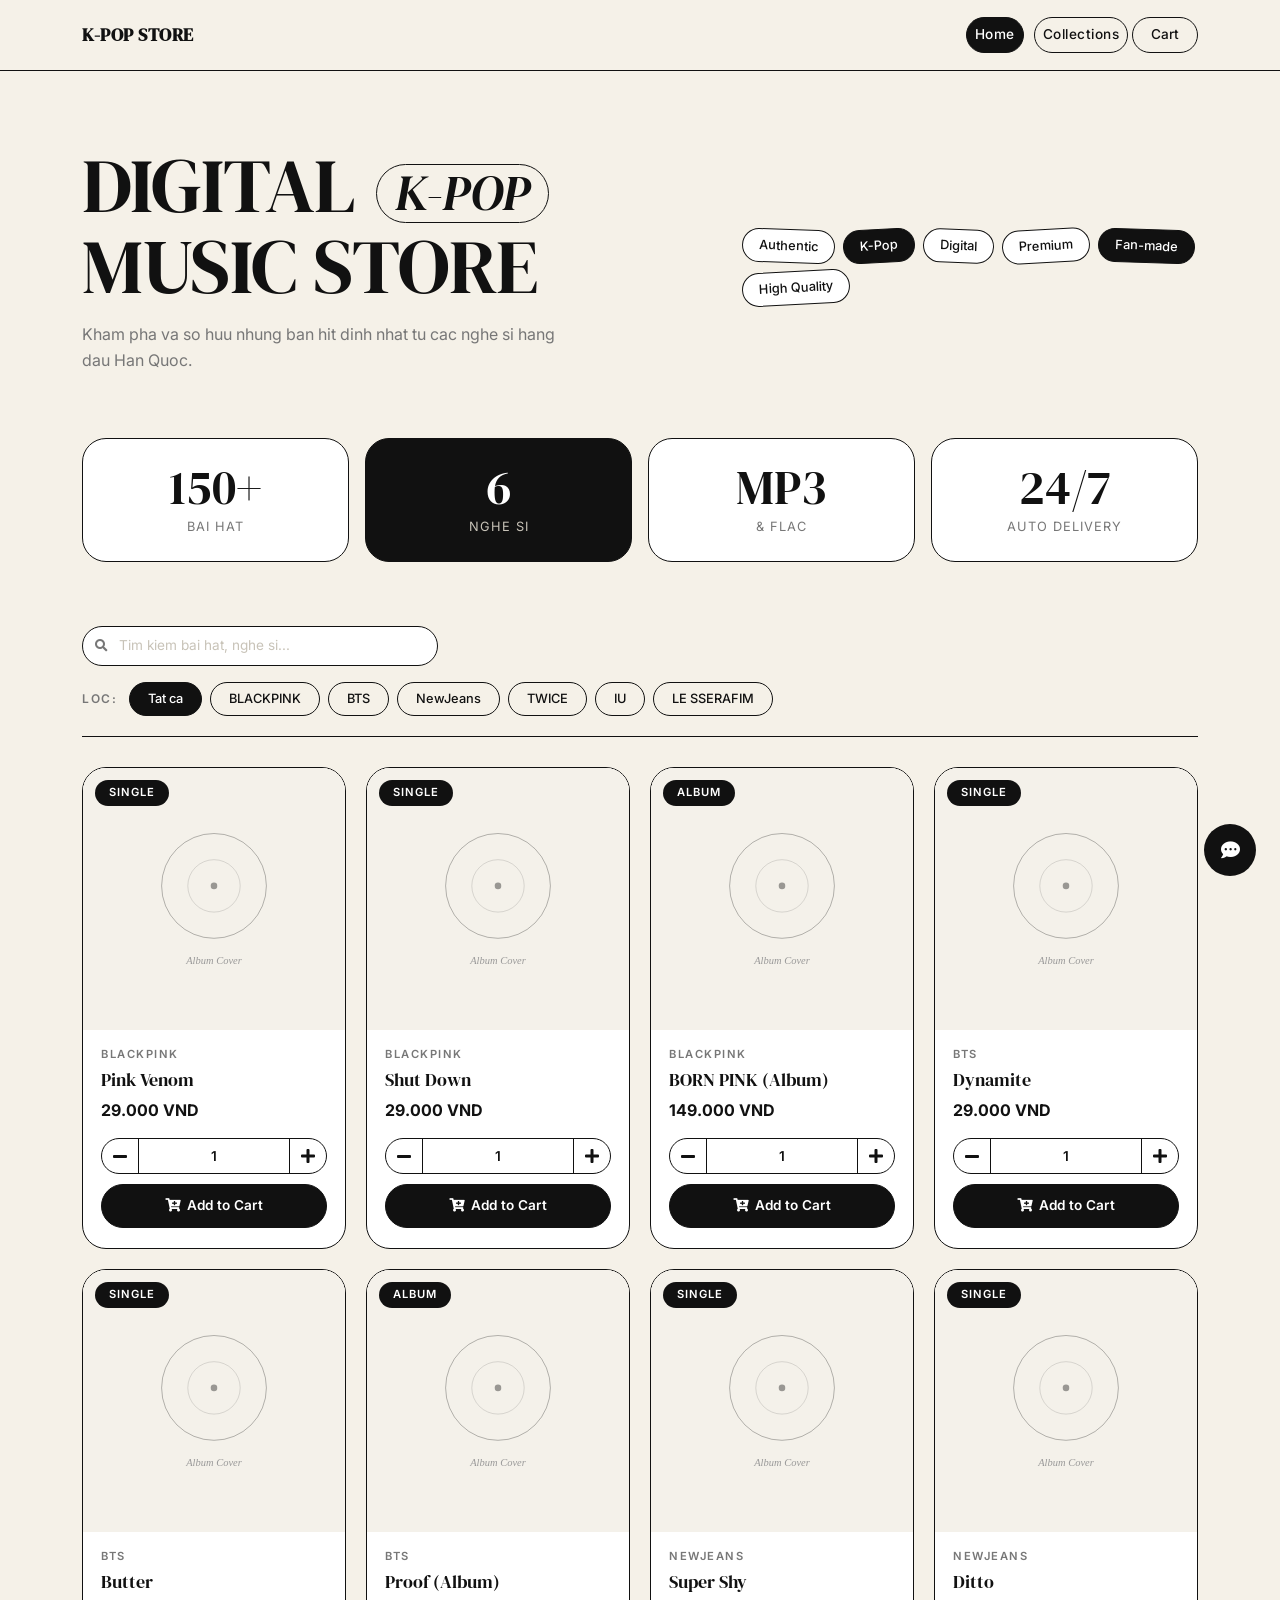
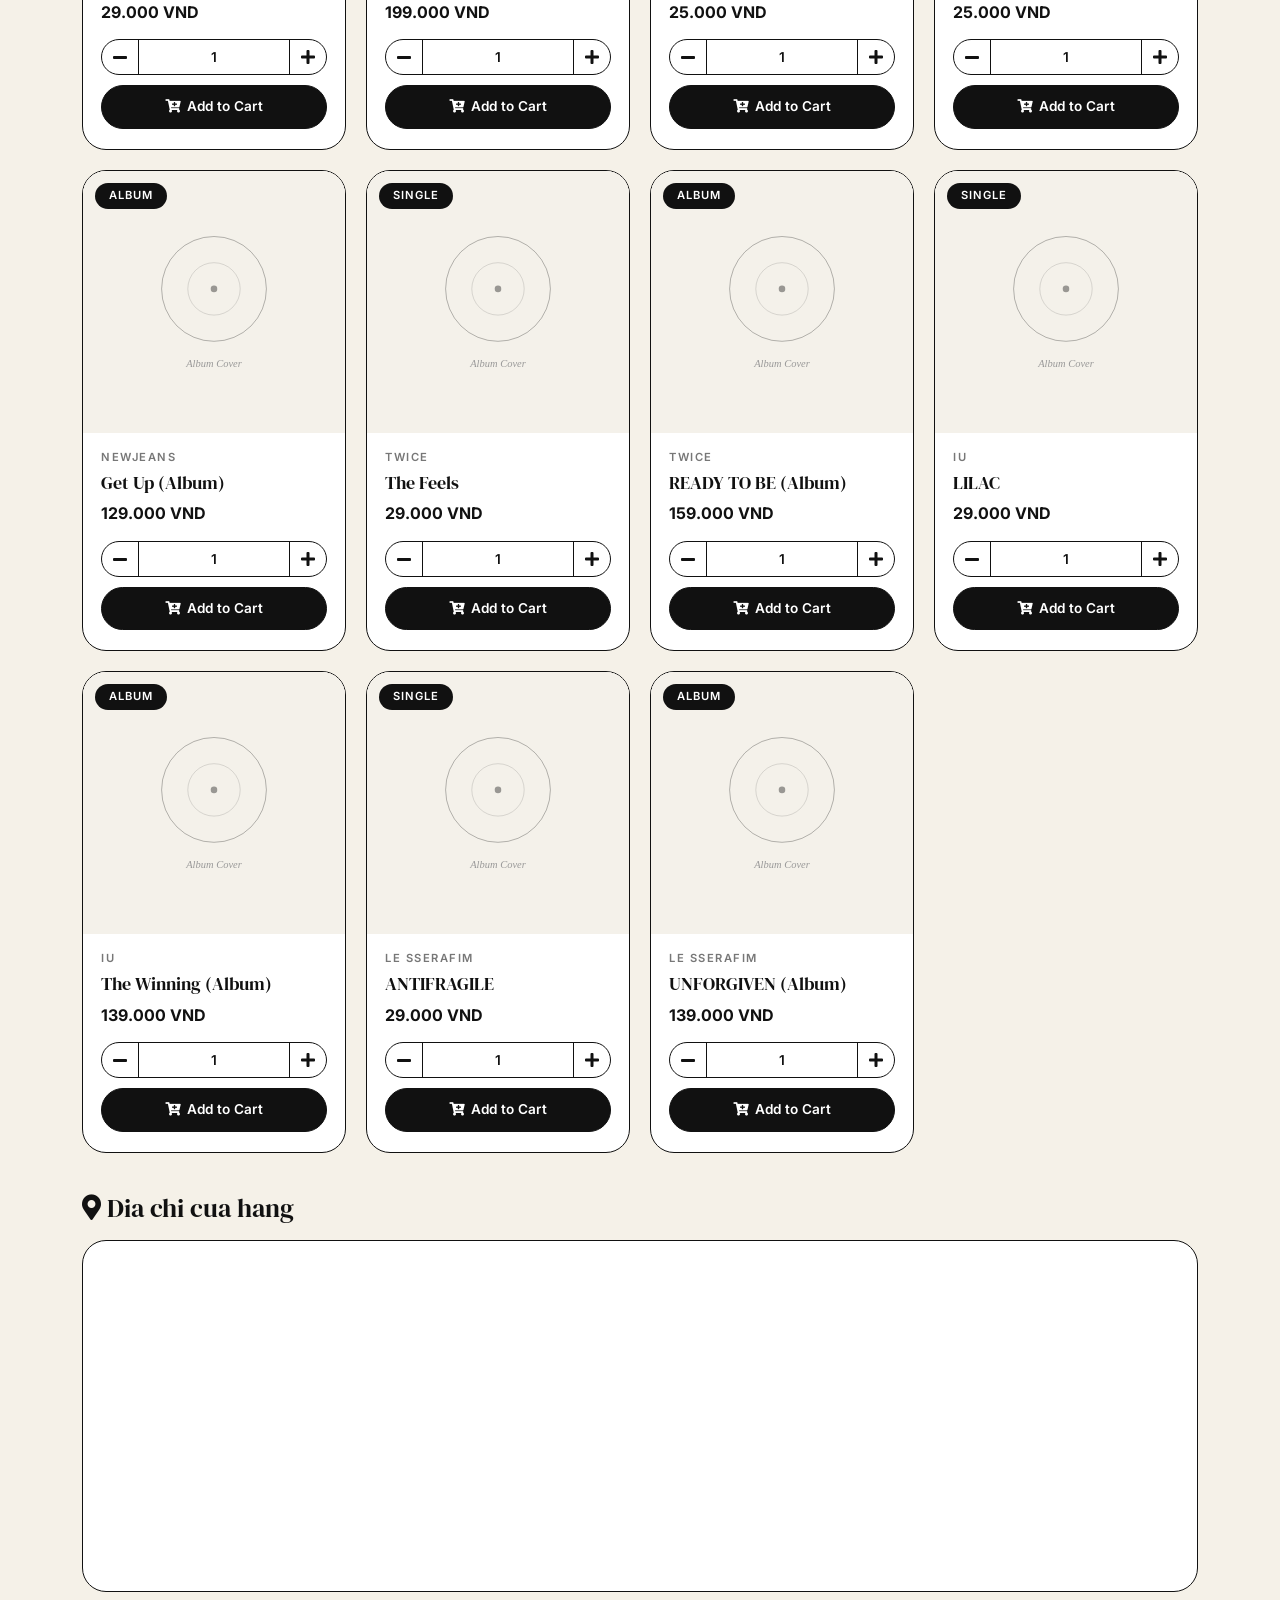
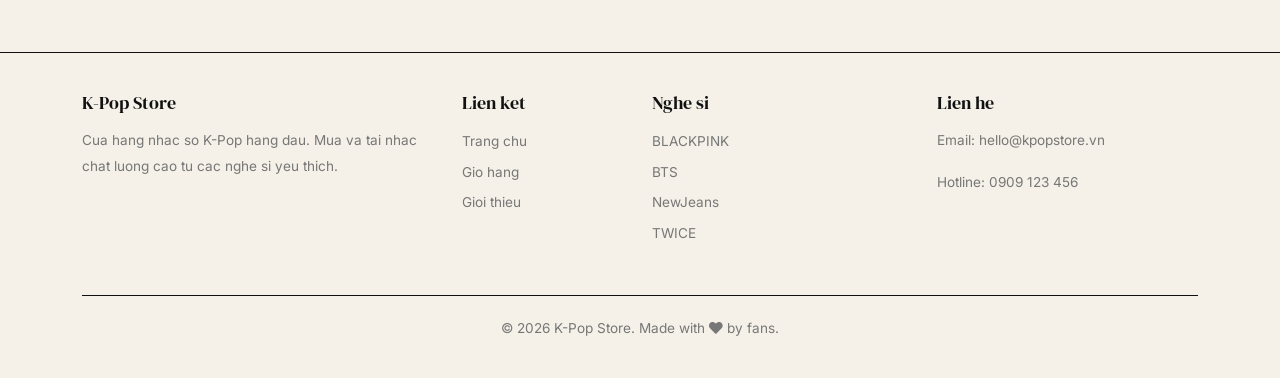
==== index.html @ 49528adf "first commit" ====
<!doctype html>
<html lang="vi">
    <head>
        <meta charset="UTF-8" />
        <meta name="viewport" content="width=device-width, initial-scale=1.0" />
        <title>K-Pop Music Store</title>
        <link rel="icon" type="image/svg+xml" href="assets/images/favicon.svg" />
        <meta
            name="description"
            content="Cua hang nhac so K-Pop - Mua album va bai hat tu BLACKPINK, BTS, NewJeans va nhieu hon nua."
        />
        <!-- Bootstrap được nạp trước để có sẵn utility/layout trước khi các style tùy biến ghi đè -->
        <link href="https://cdn.jsdelivr.net/npm/bootstrap@5.3.3/dist/css/bootstrap.min.css" rel="stylesheet" />
        <!-- Font icon giúp giữ biểu tượng thao tác nhất quán giữa các trang mà không cần đóng gói SVG cục bộ -->
        <link rel="stylesheet" href="https://pro.fontawesome.com/releases/v5.15.4/css/all.css" />
        <!-- CSS tùy biến được nạp sau cùng để chủ động ghi đè mặc định của framework -->
        <link rel="stylesheet" href="css/style.css" />
        <link rel="stylesheet" href="css/components.css" />
        <link rel="stylesheet" href="css/responsive.css" />
    </head>
    <body>
        <!-- Thanh điều hướng dính giúp nút vào giỏ luôn hiển thị khi người dùng duyệt danh mục dài -->
        <nav class="navbar navbar-expand-lg sticky-top">
            <div class="container">
                <a class="navbar-brand text-upper" href="index.html">K-Pop Store</a>

                <button class="navbar-toggler" type="button" data-bs-toggle="collapse" data-bs-target="#mainNav">
                    <span class="navbar-toggler-icon"></span>
                </button>

                <div class="collapse navbar-collapse justify-content-end" id="mainNav">
                    <ul class="navbar-nav align-items-center gap-1">
                        <li class="nav-item">
                            <a class="nav-link active" href="index.html">Home</a>
                        </li>
                        <li class="nav-item">
                            <a class="nav-link" href="#">Collections</a>
                        </li>
                        <li class="nav-item">
                            <a class="cart-nav-link" href="cart.html">
                                Cart <span class="cart-badge" id="cartBadge">0</span>
                            </a>
                        </li>
                    </ul>
                </div>
            </div>
        </nav>

        <!-- Nội dung chính ưu tiên khám phá sản phẩm trước hành động thanh toán -->
        <main>
            <div class="container">
                <!-- Khối hero dạng Bento giới thiệu thương hiệu nhanh mà không đẩy sản phẩm xuống dưới màn hình đầu -->
                <section class="hero-bento">
                    <div class="row g-3">
                        <!-- Tiêu đề tương phản cao giúp quét nội dung nhanh hơn trên màn hình nhỏ -->
                        <div class="col-lg-7">
                            <div class="bento-box-transparent">
                                <h1 class="heading-xl">DIGITAL <span class="pill-keyword">K-POP</span> MUSIC STORE</h1>
                                <p class="hero-subtitle mt-3">
                                    Kham pha va so huu nhung ban hit dinh nhat tu cac nghe si hang dau Han Quoc.
                                </p>
                            </div>
                        </div>
                        <!-- Kiểu tag xen kẽ giúp nhấn đặc tính sản phẩm trước khi người dùng mở trang chi tiết -->
                        <div class="col-lg-5 d-flex align-items-center">
                            <div class="floating-tags">
                                <span class="floating-tag">Authentic</span>
                                <span class="floating-tag filled">K-Pop</span>
                                <span class="floating-tag">Digital</span>
                                <span class="floating-tag">Premium</span>
                                <span class="floating-tag filled">Fan-made</span>
                                <span class="floating-tag">High Quality</span>
                            </div>
                        </div>
                    </div>

                    <!-- Tín hiệu tin cậy được hiển thị sớm để giảm do dự trước lần thêm giỏ đầu tiên -->
                    <div class="row g-3 mt-2">
                        <div class="col-6 col-md-3">
                            <div class="bento-box text-center">
                                <div class="stat-number">150+</div>
                                <div class="stat-label">Bai hat</div>
                            </div>
                        </div>
                        <div class="col-6 col-md-3">
                            <div class="bento-box bento-box-dark text-center">
                                <div class="stat-number">6</div>
                                <div class="stat-label">Nghe si</div>
                            </div>
                        </div>
                        <div class="col-6 col-md-3">
                            <div class="bento-box text-center">
                                <div class="stat-number">MP3</div>
                                <div class="stat-label">& FLAC</div>
                            </div>
                        </div>
                        <div class="col-6 col-md-3">
                            <div class="bento-box text-center">
                                <div class="stat-number">24/7</div>
                                <div class="stat-label">Auto delivery</div>
                            </div>
                        </div>
                    </div>
                </section>

                <!-- Ô tìm kiếm đặt trước bộ lọc để người dùng bàn phím thu hẹp danh mục ngay -->
                <div class="row mt-4 mb-3">
                    <div class="col-md-6 col-lg-4">
                        <div class="search-pill">
                            <span class="search-icon"><i class="fas fa-search"></i></span>
                            <input type="text" id="searchInput" placeholder="Tim kiem bai hat, nghe si..." />
                        </div>
                    </div>
                </div>

                <!-- Bộ lọc sinh theo dữ liệu để tránh lệch khi danh sách nghệ sĩ đổi trong JSON -->
                <section class="filter-bar" id="filterBar">
                    <span class="filter-label">Loc:</span>
                    <button class="filter-btn active" data-filter="all">Tat ca</button>
                </section>

                <!-- Thẻ sản phẩm render bằng JS để dùng chung một nguồn dữ liệu cho tìm kiếm và lọc -->
                <section class="product-grid" id="productGrid">
                    <!-- Được render bằng JS -->
                </section>

                <!-- Trạng thái rỗng giữ nguyên ngữ cảnh tương tác thay vì chuyển hướng người dùng đi nơi khác -->
                <div class="empty-state" id="emptyState" style="display: none">
                    <div class="empty-icon"><i class="fas fa-music"></i></div>
                    <h3>Khong tim thay ket qua</h3>
                    <p>Thu tim kiem voi tu khoa khac hoac xoa bo loc.</p>
                </div>

                <!-- Bản đồ tải lười để không chặn bước khám phá sản phẩm ban đầu bởi iframe bên thứ ba -->
                <section class="map-section">
                    <h2><i class="fas fa-map-marker-alt"></i> Dia chi cua hang</h2>
                    <div class="bento-box" style="padding: 0">
                        <iframe
                            src="https://www.google.com/maps/embed?pb=!1m18!1m12!1m3!1d3919.5177580567037!2d106.69892!3d10.77154!2m3!1f0!2f0!3f0!3m2!1i1024!2i768!4f13.1!3m3!1m2!1s0x31752f38f9ed887b%3A0x14aded5703768989!2sBitexco%20Financial%20Tower!5e0!3m2!1sen!2svn!4v1680000000000!5m2!1sen!2svn"
                            allowfullscreen=""
                            loading="lazy"
                            referrerpolicy="no-referrer-when-downgrade"
                        >
                        </iframe>
                    </div>
                </section>
            </div>
        </main>

        <!-- Footer lặp lại các đường dẫn chính để người dùng dễ thoát khỏi trạng thái cụt luồng -->
        <footer class="footer">
            <div class="container">
                <div class="row">
                    <div class="col-md-4 mb-4">
                        <h5>K-Pop Store</h5>
                        <p>Cua hang nhac so K-Pop hang dau. Mua va tai nhac chat luong cao tu cac nghe si yeu thich.</p>
                    </div>
                    <div class="col-6 col-md-2 mb-4">
                        <h5>Lien ket</h5>
                        <ul>
                            <li><a href="index.html">Trang chu</a></li>
                            <li><a href="cart.html">Gio hang</a></li>
                            <li><a href="#">Gioi thieu</a></li>
                        </ul>
                    </div>
                    <div class="col-6 col-md-3 mb-4">
                        <h5>Nghe si</h5>
                        <ul>
                            <li><a href="#">BLACKPINK</a></li>
                            <li><a href="#">BTS</a></li>
                            <li><a href="#">NewJeans</a></li>
                            <li><a href="#">TWICE</a></li>
                        </ul>
                    </div>
                    <div class="col-md-3 mb-4">
                        <h5>Lien he</h5>
                        <p>Email: hello@kpopstore.vn</p>
                        <p>Hotline: 0909 123 456</p>
                    </div>
                </div>
                <div class="footer-bottom">
                    <p>&copy; 2026 K-Pop Store. Made with <i class="fas fa-heart"></i> by fans.</p>
                </div>
            </div>
        </footer>

        <!-- Điểm gắn toast dùng chung giúp mọi trang hiển thị phản hồi bằng cùng một hàm hỗ trợ -->
        <div class="toast-container" id="toastContainer"></div>

        <!-- Bootstrap bundle bật hành vi thu gọn navbar mà không cần JS tự viết -->
        <script src="https://cdn.jsdelivr.net/npm/bootstrap@5.3.3/dist/js/bootstrap.bundle.min.js"></script>
        <!-- Nạp cart trước products để thao tác sản phẩm gọi API Cart an toàn -->
        <script src="js/cart.js"></script>
        <script src="js/products.js"></script>
        <script src="js/chat.js"></script>
    </body>
</html>
---- css/style.css ----
/* ===== Nạp Google Fonts ===== */
@import url('https://fonts.googleapis.com/css2?family=DM+Serif+Display:ital@0;1&family=Inter:wght@400;500;600;700&display=swap');

/* ===== Biến CSS - Editorial / Bento / Neo-Brutalism ===== */
:root {
    --cream: #f5f1e8;
    --ink: #111111;
    --white: #ffffff;
    --gray: #777777;
    --gray-light: #c8c3b8;
    --border-color: #111111;

    --font-heading: 'DM Serif Display', Georgia, serif;
    --font-body: 'Inter', system-ui, -apple-system, sans-serif;

    --radius-box: 24px;
    --radius-pill: 9999px;
    --border: 1px solid var(--border-color);
    --transition: 0.25s ease;
}

/* ===== Ghi đè Bootstrap ===== */
body {
    font-family: var(--font-body);
    background-color: var(--cream);
    color: var(--ink);
    line-height: 1.6;
}

a {
    color: var(--ink);
    text-decoration: none;
    transition: opacity var(--transition);
}

a:hover {
    color: var(--ink);
    opacity: 0.6;
}

img {
    max-width: 100%;
}

/* Bỏ focus shadow của framework để giữ một kiểu viền nhất quán trên các control tùy biến. */
.btn:focus,
.form-control:focus,
.navbar-toggler:focus {
    box-shadow: none !important;
}

.btn {
    box-shadow: none !important;
}

/* ===== Kiểu chữ ===== */
h1,
h2,
h3,
h4,
h5,
h6 {
    font-family: var(--font-heading);
    color: var(--ink);
    font-weight: 400;
}

.heading-xl {
    font-family: var(--font-heading);
    font-size: clamp(2.5rem, 6vw, 5rem);
    line-height: 1.05;
    letter-spacing: -0.5px;
    color: var(--ink);
    text-transform: uppercase;
}

.text-muted-custom {
    color: var(--gray);
    font-size: 0.85rem;
    letter-spacing: 0.5px;
}

.text-upper {
    text-transform: uppercase;
    letter-spacing: 1.5px;
    font-size: 0.75rem;
    font-weight: 600;
}

/* ===== Từ khóa dạng pill (chèn trong tiêu đề) ===== */
.pill-keyword {
    display: inline-flex;
    align-items: center;
    padding: 4px 20px;
    border: var(--border);
    border-radius: var(--radius-pill);
    font-family: var(--font-heading);
    font-style: italic;
    vertical-align: middle;
}

/* ===== Thanh điều hướng ===== */
.navbar {
    background-color: var(--cream);
    border-bottom: var(--border);
    padding: 16px 0;
}

.navbar-brand {
    font-family: var(--font-heading);
    font-size: 1.1rem;
    color: var(--ink);
    letter-spacing: 0.5px;
}

.navbar-brand:hover {
    color: var(--ink);
}

.navbar .nav-link {
    color: var(--ink);
    font-size: 0.85rem;
    font-weight: 500;
    letter-spacing: 0.5px;
    padding: 6px 16px;
    border: var(--border);
    border-radius: var(--radius-pill);
    margin-left: 6px;
    transition: all var(--transition);
}

.navbar .nav-link:hover {
    background-color: var(--ink);
    color: var(--white);
}

.navbar .nav-link.active {
    background-color: var(--ink);
    color: var(--white);
}

.navbar-toggler {
    border: var(--border);
    border-radius: var(--radius-pill);
    padding: 6px 14px;
    font-size: 0.85rem;
}

/* Liên kết giỏ hàng trên thanh điều hướng */
.cart-nav-link {
    position: relative;
    display: inline-flex;
    align-items: center;
    gap: 6px;
    padding: 6px 18px;
    border: var(--border);
    border-radius: var(--radius-pill);
    font-size: 0.85rem;
    font-weight: 500;
    color: var(--ink);
    transition: all var(--transition);
}

.cart-nav-link:hover {
    background-color: var(--ink);
    color: var(--white);
}

.cart-badge {
    background-color: var(--ink);
    color: var(--white);
    font-size: 0.65rem;
    font-weight: 700;
    width: 18px;
    height: 18px;
    border-radius: 50%;
    display: none;
    align-items: center;
    justify-content: center;
    line-height: 1;
}

.cart-badge.show {
    display: inline-flex;
}

/* ===== Khu vực Hero (Bento) ===== */
.hero-bento {
    padding: 50px 0 40px;
}

.hero-bento .heading-xl .pill-keyword {
    font-size: 0.65em;
    padding: 2px 18px;
    margin: 0 4px;
}

.hero-subtitle {
    color: var(--gray);
    font-size: 1rem;
    max-width: 480px;
}

/* Các khối Bento */
.bento-box {
    background: var(--white);
    border: var(--border);
    border-radius: var(--radius-box);
    padding: 24px;
    overflow: hidden;
}

.bento-box-dark {
    background: var(--ink);
    color: var(--white);
    border-color: var(--ink);
}

.bento-box-transparent {
    background: transparent;
    border: none;
    padding: 24px 0;
}

/* Thống kê trong Bento */
.stat-number {
    font-family: var(--font-heading);
    font-size: 3rem;
    line-height: 1;
    color: var(--ink);
}

.bento-box-dark .stat-number {
    color: var(--white);
}

.stat-label {
    font-size: 0.8rem;
    color: var(--gray);
    text-transform: uppercase;
    letter-spacing: 1px;
    margin-top: 6px;
}

.bento-box-dark .stat-label {
    color: var(--gray-light);
}

/* Các nhãn nổi */
.floating-tags {
    position: relative;
    display: flex;
    flex-wrap: wrap;
    gap: 8px;
    padding: 10px 0;
}

.floating-tag {
    display: inline-block;
    padding: 6px 16px;
    border: var(--border);
    border-radius: var(--radius-pill);
    font-size: 0.8rem;
    font-weight: 500;
    color: var(--ink);
    background: var(--white);
    transition: all var(--transition);
}

.floating-tag:nth-child(even) {
    /* Nghiêng xen kẽ giúp hàng nhãn bớt cứng và đúng hướng thị giác dạng collage. */
    transform: rotate(-3deg);
}

.floating-tag:nth-child(odd) {
    /* Xoay ngược chiều giúp nhịp thị giác cân bằng thay vì nghiêng hẳn một phía. */
    transform: rotate(2deg);
}

.floating-tag.filled {
    background: var(--ink);
    color: var(--white);
    border-color: var(--ink);
}

/* ===== Thanh bộ lọc ===== */
.filter-bar {
    display: flex;
    align-items: center;
    gap: 8px;
    flex-wrap: wrap;
    margin-bottom: 30px;
    padding-bottom: 20px;
    border-bottom: var(--border);
}

.filter-label {
    font-size: 0.75rem;
    font-weight: 600;
    text-transform: uppercase;
    letter-spacing: 1.5px;
    color: var(--gray);
    margin-right: 4px;
}

.filter-btn {
    padding: 6px 18px;
    border-radius: var(--radius-pill);
    background: transparent;
    color: var(--ink);
    font-size: 0.8rem;
    font-weight: 500;
    border: var(--border);
    cursor: pointer;
    transition: all var(--transition);
}

.filter-btn:hover {
    background-color: var(--ink);
    color: var(--white);
}

.filter-btn.active {
    background-color: var(--ink);
    color: var(--white);
    border-color: var(--ink);
}

/* ===== Lưới sản phẩm ===== */
.product-grid {
    display: grid;
    grid-template-columns: repeat(auto-fill, minmax(250px, 1fr));
    gap: 20px;
}

/* ===== Tiêu đề khu vực ===== */
.section-title {
    font-family: var(--font-heading);
    font-size: 1.8rem;
    color: var(--ink);
    margin-bottom: 24px;
}

/* ===== Chân trang ===== */
.footer {
    background-color: var(--cream);
    border-top: var(--border);
    padding: 40px 0 20px;
    margin-top: 60px;
}

.footer h5 {
    font-family: var(--font-heading);
    font-size: 1.1rem;
    margin-bottom: 14px;
}

.footer p,
.footer a {
    color: var(--gray);
    font-size: 0.85rem;
    line-height: 1.9;
}

.footer a:hover {
    color: var(--ink);
    opacity: 1;
}

.footer ul {
    list-style: none;
    padding: 0;
    margin: 0;
}

.footer ul li {
    margin-bottom: 4px;
}

.footer-bottom {
    text-align: center;
    padding-top: 20px;
    margin-top: 20px;
    border-top: var(--border);
    color: var(--gray);
    font-size: 0.8rem;
}

/* ===== Header trang (trang con) ===== */
.page-header {
    padding: 30px 0 20px;
    border-bottom: var(--border);
    margin-bottom: 30px;
}

.page-header h1 {
    font-family: var(--font-heading);
    font-size: 2.2rem;
}

.page-header .breadcrumb-custom {
    color: var(--gray);
    font-size: 0.8rem;
    margin-top: 4px;
}

.page-header .breadcrumb-custom a {
    color: var(--gray);
}

.page-header .breadcrumb-custom a:hover {
    color: var(--ink);
}

/* ===== Thanh tìm kiếm ===== */
.search-pill {
    position: relative;
}

.search-pill input {
    width: 100%;
    padding: 8px 16px 8px 36px;
    border-radius: var(--radius-pill);
    border: var(--border);
    background: var(--white);
    color: var(--ink);
    font-size: 0.85rem;
    font-family: var(--font-body);
    transition: border-color var(--transition);
}

.search-pill input::placeholder {
    color: var(--gray-light);
}

.search-pill input:focus {
    outline: none;
    /* Dùng viền dày hơn làm tín hiệu focus chính sau khi tắt shadow của Bootstrap. */
    border-color: var(--ink);
    border-width: 2px;
}

.search-pill .search-icon {
    position: absolute;
    left: 13px;
    top: 50%;
    transform: translateY(-50%);
    color: var(--gray);
    font-size: 0.8rem;
    pointer-events: none;
}

/* ===== Khu vực bản đồ ===== */
.map-section {
    margin-top: 40px;
}

.map-section .bento-box {
    padding: 0;
    overflow: hidden;
}

.map-section iframe {
    width: 100%;
    height: 350px;
    border: 0;
    display: block;
}

.map-section h2 {
    font-family: var(--font-heading);
    font-size: 1.6rem;
    margin-bottom: 16px;
}
---- css/components.css ----
/* ===== Thẻ sản phẩm (bố cục image.png + phong cách Editorial) ===== */
.product-card {
    background: var(--white);
    border: var(--border);
    border-radius: var(--radius-box);
    overflow: hidden;
    transition: border-width var(--transition);
}

.product-card:hover {
    /* Tăng độ dày viền giữ được cảm giác editorial phẳng tốt hơn thêm đổ bóng. */
    border-width: 2px;
}

.product-card .card-image {
    position: relative;
    aspect-ratio: 1;
    overflow: hidden;
    background: var(--cream);
    display: block;
}

.product-card .card-image img {
    width: 100%;
    height: 100%;
    object-fit: cover;
    transition: transform var(--transition);
    /* Lớp grayscale nhẹ giúp ảnh bìa không xung đột với bảng màu trung tính của cửa hàng. */
    filter: grayscale(20%);
}

.product-card:hover .card-image img {
    transform: scale(1.03);
}

.product-card .card-type-badge {
    position: absolute;
    top: 12px;
    left: 12px;
    padding: 4px 14px;
    border-radius: var(--radius-pill);
    background: var(--ink);
    color: var(--white);
    font-size: 0.7rem;
    font-weight: 600;
    text-transform: uppercase;
    letter-spacing: 1px;
}

.product-card .card-body {
    padding: 16px 18px 20px;
}

.product-card .card-artist {
    font-size: 0.7rem;
    font-weight: 600;
    text-transform: uppercase;
    letter-spacing: 1.5px;
    color: var(--gray);
    margin-bottom: 2px;
}

.product-card .card-title {
    font-family: var(--font-heading);
    font-size: 1.1rem;
    color: var(--ink);
    margin-bottom: 4px;
    white-space: nowrap;
    overflow: hidden;
    text-overflow: ellipsis;
}

.product-card .card-title a {
    color: inherit;
}

.product-card .card-title a:hover {
    opacity: 0.6;
}

.product-card .card-price {
    font-size: 1rem;
    font-weight: 700;
    color: var(--ink);
    margin-bottom: 14px;
}

/* Bộ chọn số lượng */
.qty-selector {
    display: flex;
    align-items: center;
    border: var(--border);
    border-radius: var(--radius-pill);
    overflow: hidden;
    margin-bottom: 10px;
}

.qty-selector button {
    width: 36px;
    height: 34px;
    background: transparent;
    border: none;
    color: var(--ink);
    font-size: 1rem;
    cursor: pointer;
    display: flex;
    align-items: center;
    justify-content: center;
    transition: background var(--transition);
}

.qty-selector button:hover {
    background: var(--ink);
    color: var(--white);
}

.qty-selector .qty-value {
    flex: 1;
    text-align: center;
    font-size: 0.85rem;
    font-weight: 600;
    color: var(--ink);
    min-width: 30px;
    border-left: var(--border);
    border-right: var(--border);
    line-height: 34px;
}

/* ===== Nút bấm ===== */
.btn-pill {
    display: inline-flex;
    align-items: center;
    justify-content: center;
    gap: 6px;
    padding: 10px 24px;
    border-radius: var(--radius-pill);
    font-size: 0.85rem;
    font-weight: 600;
    transition: all var(--transition);
    cursor: pointer;
    border: var(--border);
    letter-spacing: 0.3px;
}

.btn-pill-filled {
    background: var(--ink);
    color: var(--white);
    border-color: var(--ink);
}

.btn-pill-filled:hover {
    background: transparent;
    color: var(--ink);
}

.btn-pill-outline {
    background: transparent;
    color: var(--ink);
}

.btn-pill-outline:hover {
    background: var(--ink);
    color: var(--white);
}

.btn-pill-sm {
    padding: 6px 16px;
    font-size: 0.8rem;
}

.btn-pill-block {
    width: 100%;
}

/* ===== Thông báo toast ===== */
.toast-container {
    position: fixed;
    top: 90px;
    right: 20px;
    z-index: 1100;
    display: flex;
    flex-direction: column;
    gap: 10px;
}

.toast {
    background: var(--white);
    border: var(--border);
    border-radius: var(--radius-box);
    padding: 14px 20px;
    color: var(--ink);
    font-size: 0.85rem;
    /* Gộp animation vào một khai báo để thời điểm biến mất của toast luôn dự đoán được. */
    animation:
        toastIn 0.3s ease,
        toastOut 0.3s ease 2.7s forwards;
    max-width: 320px;
}

.toast .toast-title {
    font-weight: 700;
    font-size: 0.75rem;
    text-transform: uppercase;
    letter-spacing: 1px;
    margin-bottom: 2px;
}

@keyframes toastIn {
    from {
        opacity: 0;
        transform: translateX(40px);
    }
    to {
        opacity: 1;
        transform: translateX(0);
    }
}

@keyframes toastOut {
    from {
        opacity: 1;
        transform: translateX(0);
    }
    to {
        opacity: 0;
        transform: translateX(40px);
    }
}

/* ===== Vòng quay tải ===== */
.spinner {
    width: 40px;
    height: 40px;
    border: 2px solid var(--gray-light);
    border-top-color: var(--ink);
    border-radius: 50%;
    animation: spin 0.8s linear infinite;
}

@keyframes spin {
    to {
        transform: rotate(360deg);
    }
}

.loading-overlay {
    position: fixed;
    inset: 0;
    background: rgba(245, 241, 232, 0.95);
    display: flex;
    flex-direction: column;
    align-items: center;
    justify-content: center;
    gap: 16px;
    z-index: 1200;
}

.loading-overlay p {
    color: var(--ink);
    font-size: 1rem;
    font-family: var(--font-heading);
}

/* ===== Trạng thái rỗng ===== */
.empty-state {
    text-align: center;
    padding: 60px 20px;
}

.empty-state .empty-icon {
    font-size: 3rem;
    margin-bottom: 16px;
    opacity: 0.4;
}

.empty-state h3 {
    font-family: var(--font-heading);
    font-size: 1.5rem;
    margin-bottom: 8px;
}

.empty-state p {
    color: var(--gray);
    font-size: 0.9rem;
    margin-bottom: 20px;
}

/* ===== Mục trong giỏ hàng ===== */
.cart-item {
    display: flex;
    align-items: center;
    gap: 16px;
    padding: 16px;
    background: var(--white);
    border: var(--border);
    border-radius: var(--radius-box);
    margin-bottom: 12px;
}

.cart-item .cart-item-image {
    width: 70px;
    height: 70px;
    border-radius: 12px;
    overflow: hidden;
    flex-shrink: 0;
    border: var(--border);
}

.cart-item .cart-item-image img {
    width: 100%;
    height: 100%;
    object-fit: cover;
    filter: grayscale(20%);
}

.cart-item .cart-item-info {
    flex: 1;
}

.cart-item .cart-item-info h4 {
    font-family: var(--font-heading);
    font-size: 1rem;
    margin-bottom: 2px;
}

.cart-item .cart-item-info p {
    color: var(--gray);
    font-size: 0.8rem;
}

.cart-item .cart-item-price {
    font-weight: 700;
    font-size: 1rem;
    white-space: nowrap;
}

.cart-item .cart-item-qty {
    display: flex;
    align-items: center;
    gap: 0;
}

.cart-item .cart-item-remove {
    background: none;
    border: var(--border);
    border-radius: 50%;
    width: 28px;
    height: 28px;
    color: var(--gray);
    font-size: 0.9rem;
    cursor: pointer;
    display: flex;
    align-items: center;
    justify-content: center;
    transition: all var(--transition);
}

.cart-item .cart-item-remove:hover {
    background: var(--ink);
    color: var(--white);
    border-color: var(--ink);
}

/* ===== Tóm tắt giỏ hàng ===== */
.cart-summary {
    background: var(--white);
    border: var(--border);
    border-radius: var(--radius-box);
    padding: 24px;
}

.cart-summary .summary-row {
    display: flex;
    justify-content: space-between;
    margin-bottom: 12px;
    color: var(--gray);
    font-size: 0.9rem;
}

.cart-summary .summary-total {
    display: flex;
    justify-content: space-between;
    padding-top: 14px;
    border-top: var(--border);
    font-size: 1.2rem;
    font-weight: 700;
}

/* ===== Thanh toán QR ===== */
.qr-section {
    text-align: center;
    padding: 30px;
    background: var(--white);
    border: var(--border);
    border-radius: var(--radius-box);
}

.qr-section h3 {
    font-family: var(--font-heading);
    font-size: 1.4rem;
    margin-bottom: 4px;
}

.qr-section .qr-image {
    width: 220px;
    height: 220px;
    margin: 20px auto;
    background: var(--white);
    border: var(--border);
    border-radius: var(--radius-box);
    display: flex;
    align-items: center;
    justify-content: center;
    padding: 10px;
}

.qr-section .qr-image img {
    width: 100%;
    height: 100%;
    object-fit: contain;
}

.qr-section .qr-info {
    color: var(--gray);
    font-size: 0.85rem;
    margin: 16px 0;
    line-height: 2;
    text-align: left;
    max-width: 280px;
    margin-left: auto;
    margin-right: auto;
}

.qr-section .qr-info strong {
    color: var(--ink);
}

/* ===== Trang thành công ===== */
.success-box {
    text-align: center;
    padding: 40px;
}

.success-box .success-icon {
    width: 64px;
    height: 64px;
    border: 2px solid var(--ink);
    border-radius: 50%;
    display: flex;
    align-items: center;
    justify-content: center;
    font-size: 1.8rem;
    margin: 0 auto 16px;
}

.success-box h2 {
    font-family: var(--font-heading);
    font-size: 2rem;
    margin-bottom: 8px;
}

.success-box p {
    color: var(--gray);
    margin-bottom: 30px;
}

/* ===== Mục tải về ===== */
.download-item {
    display: flex;
    align-items: center;
    gap: 16px;
    padding: 16px;
    background: var(--white);
    border: var(--border);
    border-radius: var(--radius-box);
    margin-bottom: 12px;
}

.download-item .download-info {
    flex: 1;
}

.download-item .download-info h4 {
    font-family: var(--font-heading);
    font-size: 1rem;
    margin-bottom: 2px;
}

.download-item .download-info p {
    color: var(--gray);
    font-size: 0.8rem;
}

.download-item .download-actions {
    display: flex;
    gap: 8px;
}

/* ===== Hộp chat ===== */
.chat-toggle {
    position: fixed;
    bottom: 24px;
    right: 24px;
    width: 52px;
    height: 52px;
    border-radius: 50%;
    background: var(--ink);
    color: var(--white);
    font-size: 1.2rem;
    display: flex;
    align-items: center;
    justify-content: center;
    border: none;
    cursor: pointer;
    z-index: 1050;
    transition: transform var(--transition);
}

.chat-toggle:hover {
    transform: scale(1.08);
}

.chatbox {
    position: fixed;
    bottom: 90px;
    right: 24px;
    width: 340px;
    /* Giới hạn chiều cao để hộp chat không che nút hành động thanh toán trên màn hình laptop thấp. */
    max-height: 440px;
    background: var(--white);
    border: var(--border);
    border-radius: var(--radius-box);
    z-index: 1050;
    display: none;
    flex-direction: column;
    overflow: hidden;
}

.chatbox.open {
    display: flex;
}

.chatbox .chat-header {
    padding: 14px 18px;
    border-bottom: var(--border);
    display: flex;
    align-items: center;
    justify-content: space-between;
}

.chatbox .chat-header h4 {
    font-family: var(--font-heading);
    font-size: 0.95rem;
    margin: 0;
}

.chatbox .chat-header .chat-status {
    font-size: 0.7rem;
    color: var(--gray);
}

.chatbox .chat-messages {
    flex: 1;
    padding: 16px;
    overflow-y: auto;
    display: flex;
    flex-direction: column;
    gap: 10px;
    min-height: 250px;
    background: var(--cream);
}

.chatbox .chat-msg {
    max-width: 85%;
    padding: 10px 14px;
    border-radius: 16px;
    font-size: 0.82rem;
    line-height: 1.5;
}

.chatbox .chat-msg.user {
    align-self: flex-end;
    background: var(--ink);
    color: var(--white);
    border-bottom-right-radius: 4px;
}

.chatbox .chat-msg.bot {
    align-self: flex-start;
    background: var(--white);
    color: var(--ink);
    border: var(--border);
    border-bottom-left-radius: 4px;
}

.chatbox .chat-input {
    display: flex;
    padding: 12px;
    gap: 8px;
    border-top: var(--border);
}

.chatbox .chat-input input {
    flex: 1;
    padding: 9px 16px;
    border-radius: var(--radius-pill);
    border: var(--border);
    background: var(--cream);
    color: var(--ink);
    font-size: 0.82rem;
    font-family: var(--font-body);
}

.chatbox .chat-input input::placeholder {
    color: var(--gray-light);
}

.chatbox .chat-input input:focus {
    outline: none;
    border-width: 2px;
}

.chatbox .chat-input button {
    padding: 9px 18px;
    border-radius: var(--radius-pill);
    background: var(--ink);
    color: var(--white);
    font-size: 0.82rem;
    font-weight: 600;
    border: none;
    cursor: pointer;
    transition: opacity var(--transition);
}

.chatbox .chat-input button:hover {
    opacity: 0.7;
}

/* ===== Chi tiết sản phẩm ===== */
.product-detail .detail-image {
    aspect-ratio: 1;
    border-radius: var(--radius-box);
    overflow: hidden;
    border: var(--border);
    background: var(--cream);
}

.product-detail .detail-image img {
    width: 100%;
    height: 100%;
    object-fit: cover;
    filter: grayscale(20%);
}

.product-detail .detail-artist {
    font-size: 0.75rem;
    font-weight: 600;
    text-transform: uppercase;
    letter-spacing: 1.5px;
    color: var(--gray);
    margin-bottom: 4px;
}

.product-detail .detail-title {
    font-family: var(--font-heading);
    font-size: 2.5rem;
    line-height: 1.1;
    margin-bottom: 8px;
}

.product-detail .detail-type {
    display: inline-block;
    padding: 4px 14px;
    border-radius: var(--radius-pill);
    border: var(--border);
    font-size: 0.75rem;
    font-weight: 500;
    margin-bottom: 20px;
}

.product-detail .detail-price {
    font-size: 1.6rem;
    font-weight: 700;
    margin-bottom: 6px;
}

.product-detail .detail-price small {
    font-size: 0.85rem;
    color: var(--gray);
    font-weight: 400;
}

.product-detail .detail-formats {
    display: flex;
    gap: 8px;
    margin-bottom: 24px;
}

.product-detail .detail-formats span {
    padding: 4px 14px;
    border-radius: var(--radius-pill);
    border: var(--border);
    font-size: 0.75rem;
    font-weight: 500;
}

.product-detail .detail-actions {
    display: flex;
    gap: 12px;
    margin-bottom: 30px;
}

.product-detail .detail-description {
    color: var(--gray);
    font-size: 0.9rem;
    line-height: 1.7;
}
---- css/responsive.css ----
/* ===== Tinh chỉnh responsive cho Bento và bố cục ===== */
/* (Bootstrap đã xử lý phần lớn breakpoint - đây là phần tùy biến bổ sung) */

@media (max-width: 768px) {
    .heading-xl {
        font-size: 2.2rem;
    }

    .product-grid {
        /* Giữ 2 thẻ mỗi hàng trên màn hình nhỏ giúp so sánh nhanh hơn khi duyệt nhạc. */
        grid-template-columns: repeat(2, 1fr);
        gap: 12px;
    }

    .product-card .card-body {
        padding: 12px 14px 16px;
    }

    .product-card .card-title {
        font-size: 0.95rem;
    }

    .product-card .card-price {
        font-size: 0.9rem;
    }

    .product-detail .detail-title {
        font-size: 1.8rem;
    }

    .product-detail .detail-actions {
        flex-direction: column;
    }

    .floating-tags {
        justify-content: center;
    }

    .chatbox {
        /* Dùng gần full-width và chừa lề để nút mở chat dễ dùng mà không đè thao tác mép màn hình. */
        width: calc(100% - 40px);
        right: 20px;
        left: 20px;
    }

    .bento-box {
        padding: 18px;
    }

    .stat-number {
        font-size: 2.2rem;
    }

    .qr-section {
        padding: 20px;
    }

    .qr-section .qr-image {
        width: 180px;
        height: 180px;
    }

    .map-section iframe {
        height: 250px;
    }

    .cart-item {
        /* Cho phép xuống dòng để cụm giá/xóa không bị cắt khi tên bài hát quá dài. */
        flex-wrap: wrap;
        gap: 12px;
    }
}

@media (max-width: 480px) {
    .heading-xl {
        font-size: 1.8rem;
    }

    .product-grid {
        /* Giữ 2 cột ở 480px để tránh cuộn quá nhiều với danh mục dày. */
        grid-template-columns: repeat(2, 1fr);
        gap: 10px;
    }

    .product-card .card-body {
        padding: 10px 12px 14px;
    }

    .product-card .card-artist {
        font-size: 0.6rem;
    }

    .product-card .card-title {
        font-size: 0.85rem;
    }

    .product-card .card-price {
        font-size: 0.85rem;
        margin-bottom: 10px;
    }

    .qty-selector button {
        width: 30px;
        height: 28px;
        font-size: 0.85rem;
    }

    .qty-selector .qty-value {
        font-size: 0.75rem;
        line-height: 28px;
    }

    .filter-bar {
        gap: 6px;
    }

    .filter-btn {
        padding: 5px 12px;
        font-size: 0.75rem;
    }

    .product-detail .detail-title {
        font-size: 1.5rem;
    }

    .product-detail .detail-price {
        font-size: 1.3rem;
    }
}
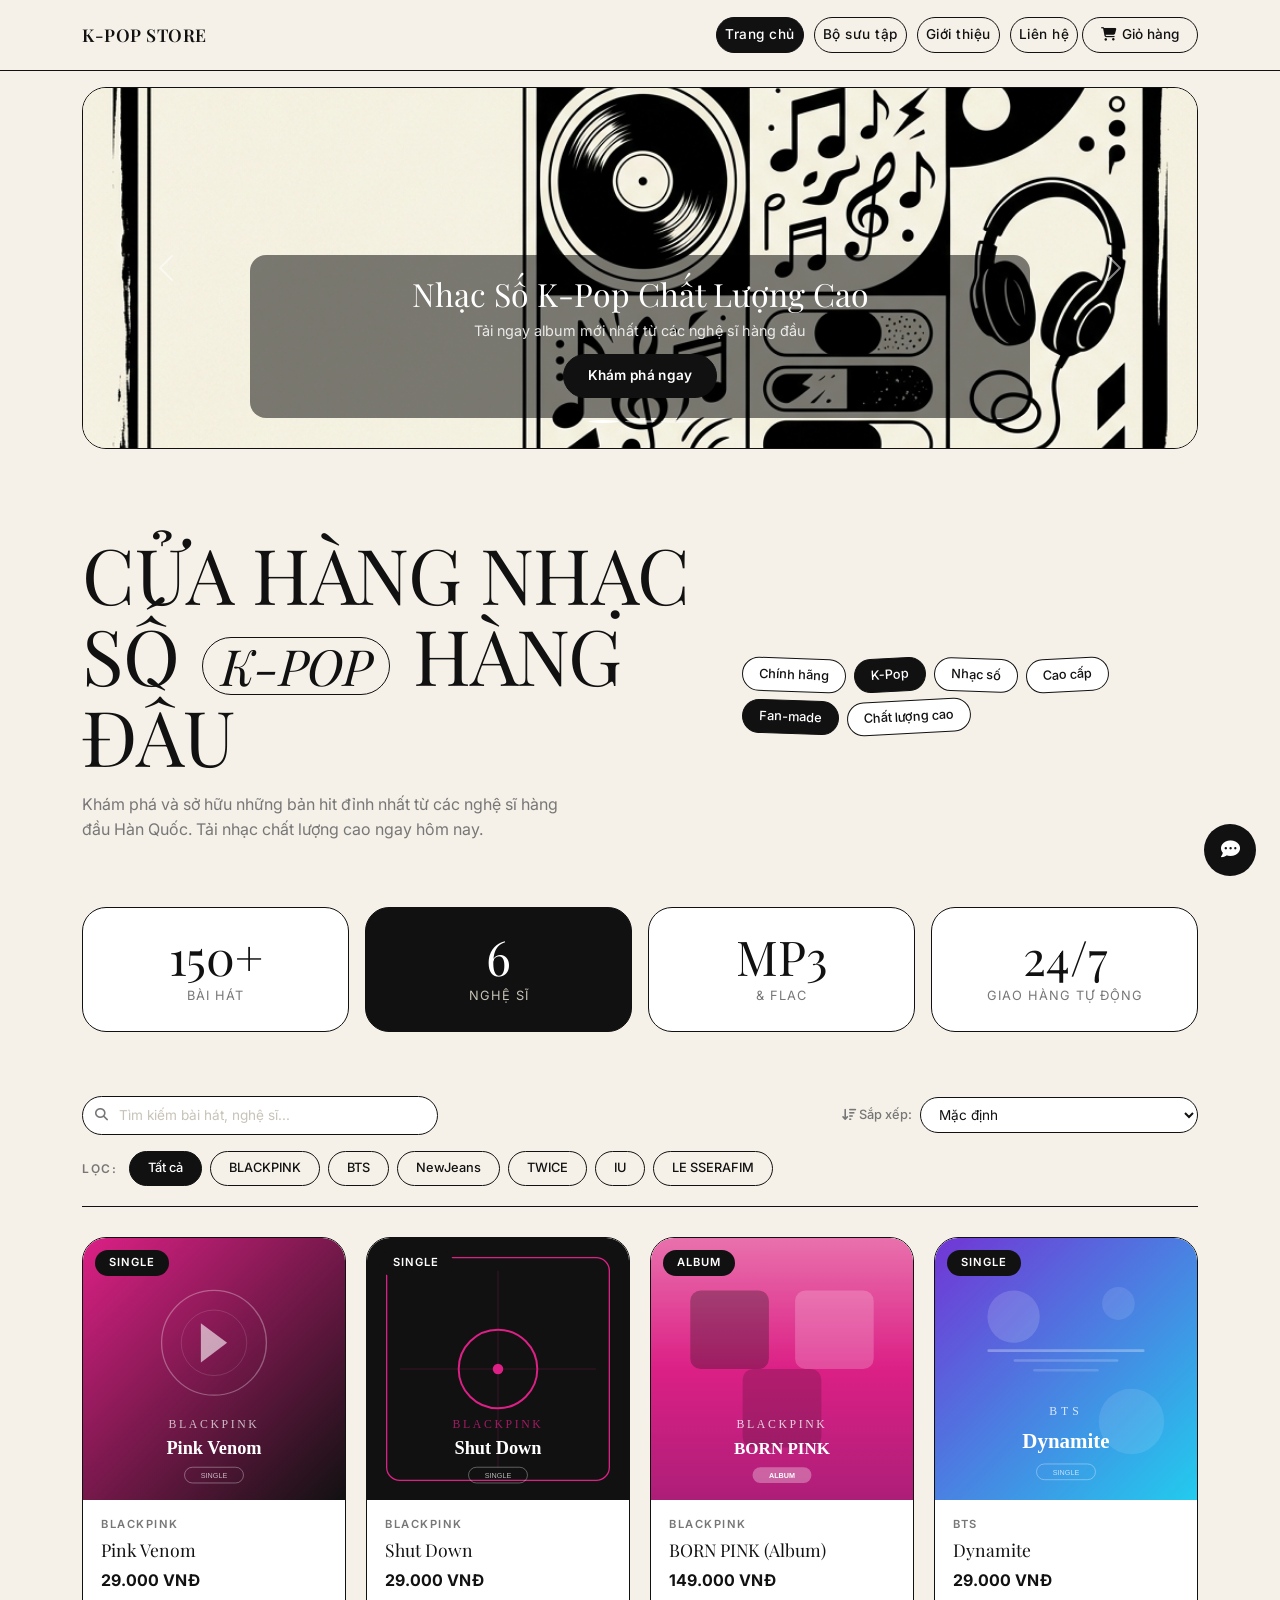
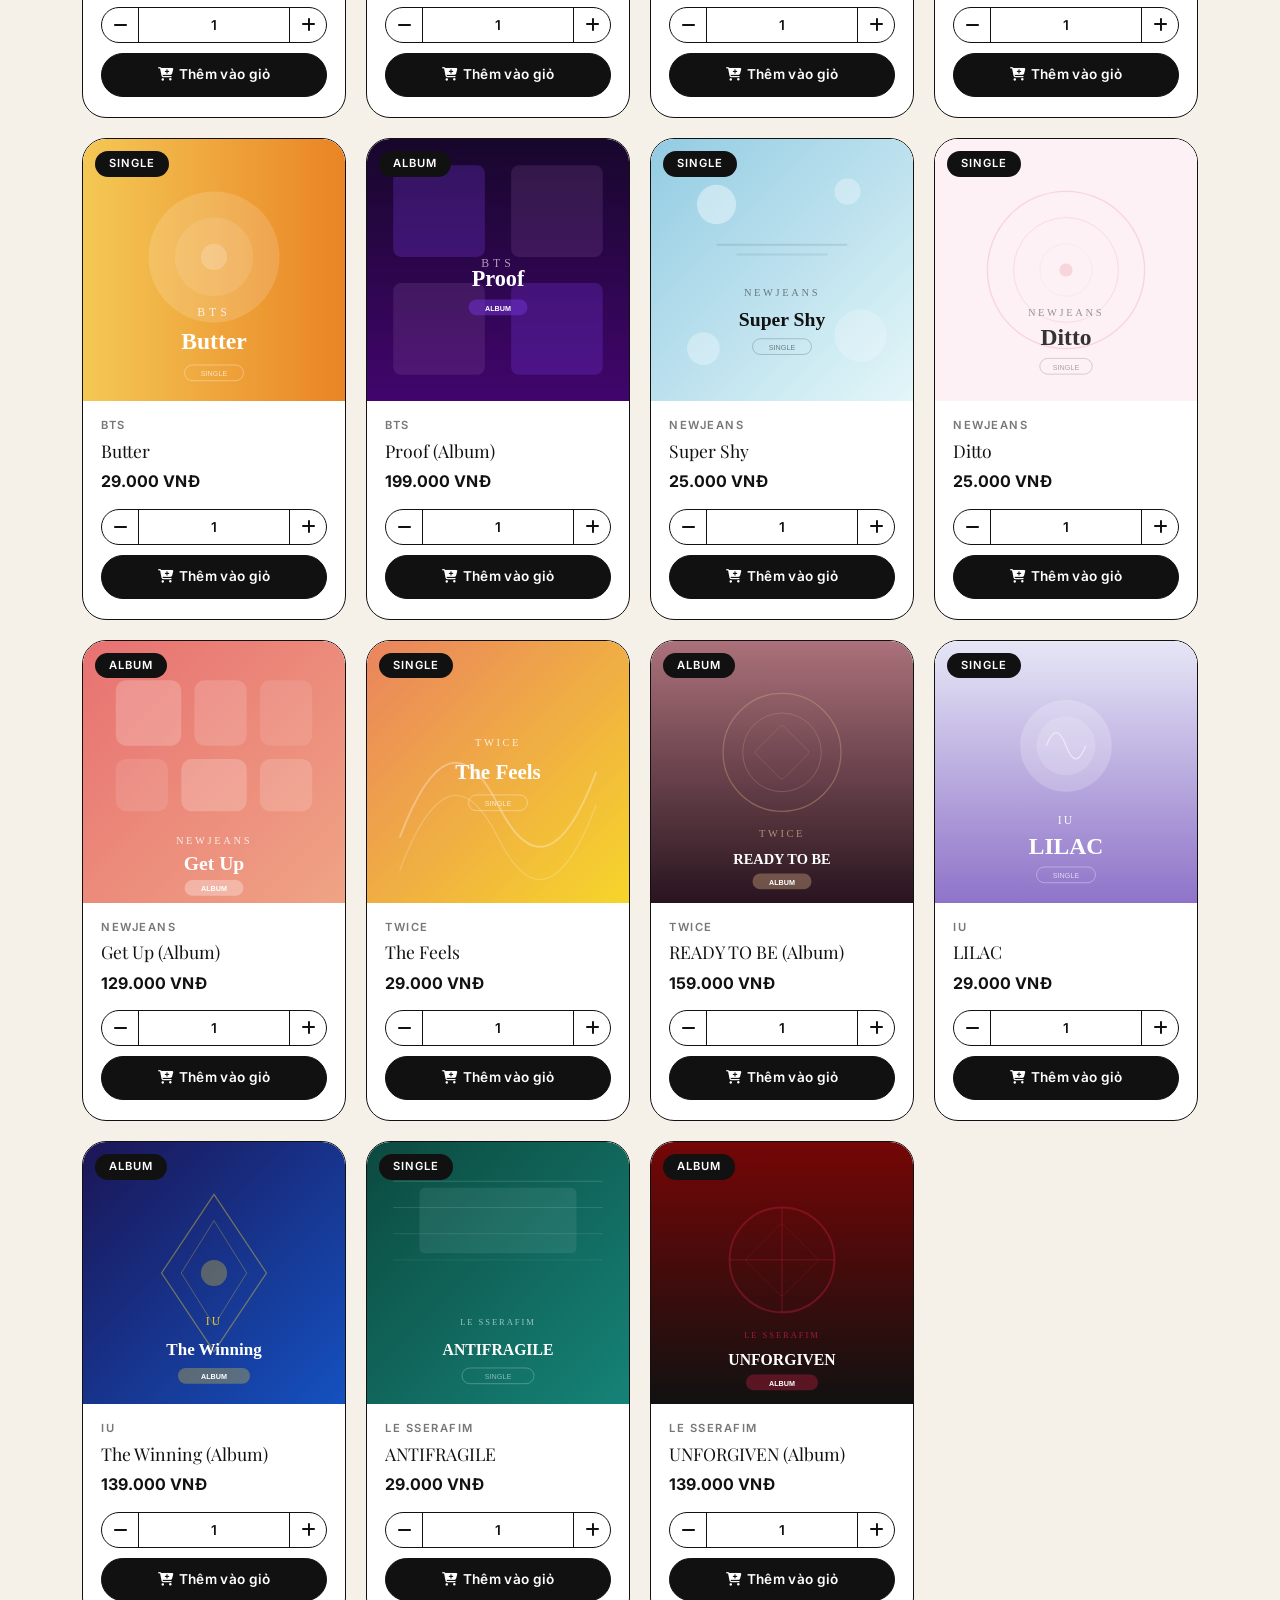
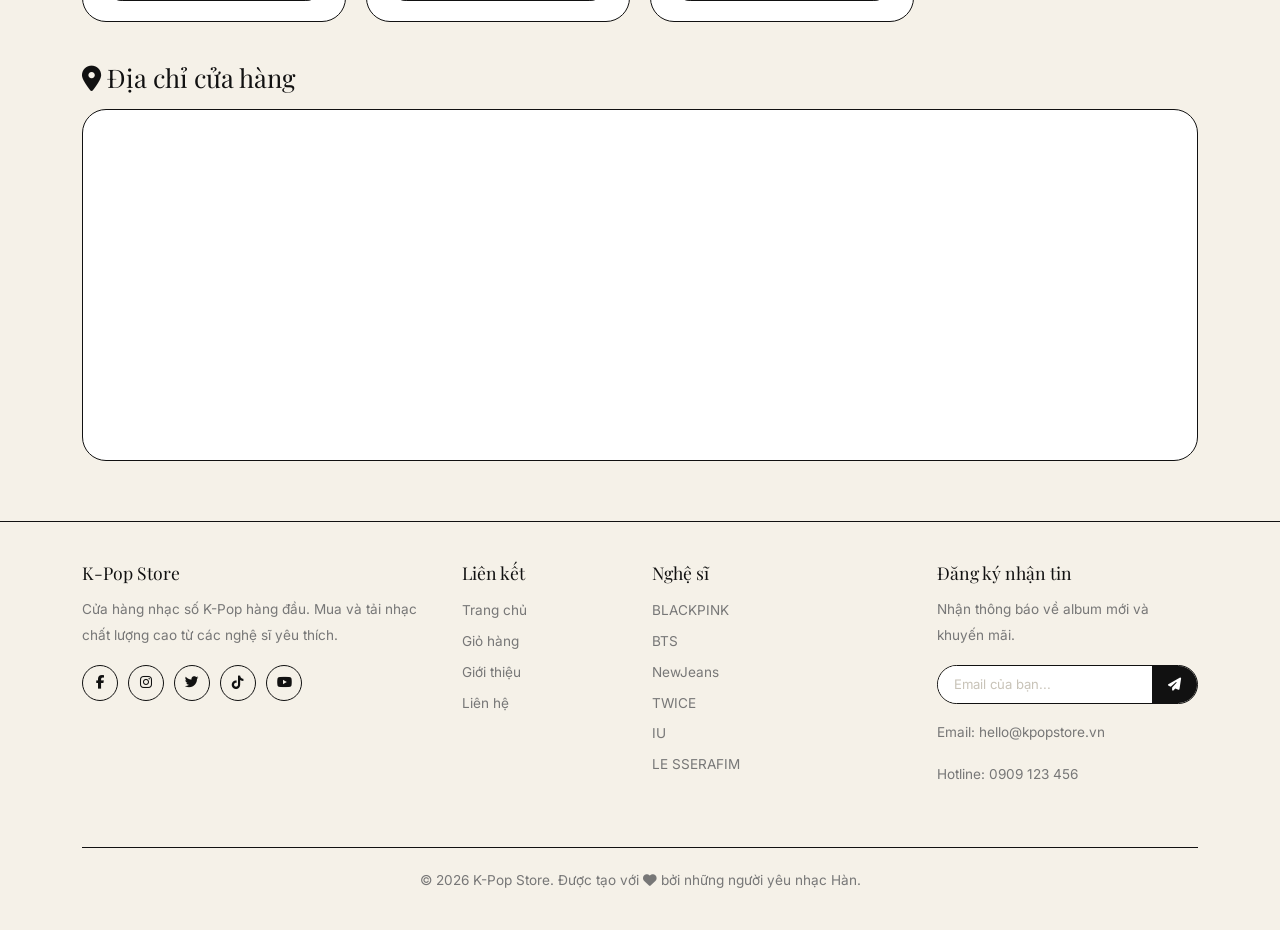
==== commit babd217e: "update" ====
--- a/index.html
+++ b/index.html
@@ -3,16 +3,19 @@
     <head>
         <meta charset="UTF-8" />
         <meta name="viewport" content="width=device-width, initial-scale=1.0" />
-        <title>K-Pop Music Store</title>
+        <title>K-Pop Music Store — Cửa Hàng Nhạc Số K-Pop</title>
         <link rel="icon" type="image/svg+xml" href="assets/images/favicon.svg" />
         <meta
             name="description"
-            content="Cua hang nhac so K-Pop - Mua album va bai hat tu BLACKPINK, BTS, NewJeans va nhieu hon nua."
+            content="Cửa hàng nhạc số K-Pop — Mua album và bài hát từ BLACKPINK, BTS, NewJeans và nhiều hơn nữa. Tải nhạc chất lượng cao MP3 & FLAC."
         />
+        <meta property="og:title" content="K-Pop Music Store — Cửa Hàng Nhạc Số K-Pop" />
+        <meta property="og:description" content="Khám phá và sở hữu những bản hit đỉnh nhất từ các nghệ sĩ hàng đầu Hàn Quốc." />
+        <meta property="og:type" content="website" />
         <!-- Bootstrap được nạp trước để có sẵn utility/layout trước khi các style tùy biến ghi đè -->
         <link href="https://cdn.jsdelivr.net/npm/bootstrap@5.3.3/dist/css/bootstrap.min.css" rel="stylesheet" />
-        <!-- Font icon giúp giữ biểu tượng thao tác nhất quán giữa các trang mà không cần đóng gói SVG cục bộ -->
-        <link rel="stylesheet" href="https://pro.fontawesome.com/releases/v5.15.4/css/all.css" />
+        <!-- Font Awesome Free CDN -->
+        <link rel="stylesheet" href="https://cdnjs.cloudflare.com/ajax/libs/font-awesome/6.5.1/css/all.min.css" />
         <!-- CSS tùy biến được nạp sau cùng để chủ động ghi đè mặc định của framework -->
         <link rel="stylesheet" href="css/style.css" />
         <link rel="stylesheet" href="css/components.css" />
@@ -31,14 +34,20 @@
                 <div class="collapse navbar-collapse justify-content-end" id="mainNav">
                     <ul class="navbar-nav align-items-center gap-1">
                         <li class="nav-item">
-                            <a class="nav-link active" href="index.html">Home</a>
-                        </li>
-                        <li class="nav-item">
-                            <a class="nav-link" href="#">Collections</a>
+                            <a class="nav-link active" href="index.html">Trang chủ</a>
+                        </li>
+                        <li class="nav-item">
+                            <a class="nav-link" href="#productSection">Bộ sưu tập</a>
+                        </li>
+                        <li class="nav-item">
+                            <a class="nav-link" href="about.html">Giới thiệu</a>
+                        </li>
+                        <li class="nav-item">
+                            <a class="nav-link" href="contact.html">Liên hệ</a>
                         </li>
                         <li class="nav-item">
                             <a class="cart-nav-link" href="cart.html">
-                                Cart <span class="cart-badge" id="cartBadge">0</span>
+                                <i class="fas fa-shopping-cart"></i> Giỏ hàng <span class="cart-badge" id="cartBadge">0</span>
                             </a>
                         </li>
                     </ul>
@@ -49,27 +58,69 @@
         <!-- Nội dung chính ưu tiên khám phá sản phẩm trước hành động thanh toán -->
         <main>
             <div class="container">
+                <!-- ===== CAROUSEL BANNER ===== -->
+                <section class="carousel-section mt-3">
+                    <div id="heroCarousel" class="carousel slide" data-bs-ride="carousel">
+                        <div class="carousel-indicators">
+                            <button type="button" data-bs-target="#heroCarousel" data-bs-slide-to="0" class="active"></button>
+                            <button type="button" data-bs-target="#heroCarousel" data-bs-slide-to="1"></button>
+                            <button type="button" data-bs-target="#heroCarousel" data-bs-slide-to="2"></button>
+                        </div>
+                        <div class="carousel-inner" style="border-radius: var(--radius-box); border: var(--border); overflow: hidden;">
+                            <div class="carousel-item active">
+                                <img src="assets/images/hero-banner.png" class="d-block w-100" alt="K-Pop Music Store Banner" style="height: 360px; object-fit: cover;" />
+                                <div class="carousel-caption">
+                                    <h2 style="font-family: var(--font-heading); font-size: 2rem;">Nhạc Số K-Pop Chất Lượng Cao</h2>
+                                    <p>Tải ngay album mới nhất từ các nghệ sĩ hàng đầu</p>
+                                    <a href="#productSection" class="btn-pill btn-pill-filled">Khám phá ngay</a>
+                                </div>
+                            </div>
+                            <div class="carousel-item">
+                                <img src="assets/images/promo-banner.png" class="d-block w-100" alt="Khuyến mãi K-Pop" style="height: 360px; object-fit: cover;" />
+                                <div class="carousel-caption">
+                                    <h2 style="font-family: var(--font-heading); font-size: 2rem;">Album Mới Ra Mắt</h2>
+                                    <p>BLACKPINK · BTS · NewJeans · TWICE · IU · LE SSERAFIM</p>
+                                    <a href="#productSection" class="btn-pill btn-pill-outline" style="color: #fff; border-color: #fff;">Xem ngay</a>
+                                </div>
+                            </div>
+                            <div class="carousel-item" style="background: linear-gradient(135deg, #111 0%, #333 100%); height: 360px;">
+                                <div class="carousel-caption" style="bottom: 50%; transform: translateY(50%);">
+                                    <h2 style="font-family: var(--font-heading); font-size: 2.5rem; color: #fff;">Định dạng MP3 & FLAC</h2>
+                                    <p style="color: #ccc;">Chất lượng âm thanh cao cấp — Tải về tức thì sau thanh toán</p>
+                                    <a href="#productSection" class="btn-pill btn-pill-filled">Mua ngay</a>
+                                </div>
+                            </div>
+                        </div>
+                        <button class="carousel-control-prev" type="button" data-bs-target="#heroCarousel" data-bs-slide="prev">
+                            <span class="carousel-control-prev-icon"></span>
+                        </button>
+                        <button class="carousel-control-next" type="button" data-bs-target="#heroCarousel" data-bs-slide="next">
+                            <span class="carousel-control-next-icon"></span>
+                        </button>
+                    </div>
+                </section>
+
                 <!-- Khối hero dạng Bento giới thiệu thương hiệu nhanh mà không đẩy sản phẩm xuống dưới màn hình đầu -->
                 <section class="hero-bento">
                     <div class="row g-3">
                         <!-- Tiêu đề tương phản cao giúp quét nội dung nhanh hơn trên màn hình nhỏ -->
                         <div class="col-lg-7">
                             <div class="bento-box-transparent">
-                                <h1 class="heading-xl">DIGITAL <span class="pill-keyword">K-POP</span> MUSIC STORE</h1>
+                                <h1 class="heading-xl">CỬA HÀNG NHẠC SỐ <span class="pill-keyword">K-POP</span> HÀNG ĐẦU</h1>
                                 <p class="hero-subtitle mt-3">
-                                    Kham pha va so huu nhung ban hit dinh nhat tu cac nghe si hang dau Han Quoc.
+                                    Khám phá và sở hữu những bản hit đỉnh nhất từ các nghệ sĩ hàng đầu Hàn Quốc. Tải nhạc chất lượng cao ngay hôm nay.
                                 </p>
                             </div>
                         </div>
                         <!-- Kiểu tag xen kẽ giúp nhấn đặc tính sản phẩm trước khi người dùng mở trang chi tiết -->
                         <div class="col-lg-5 d-flex align-items-center">
                             <div class="floating-tags">
-                                <span class="floating-tag">Authentic</span>
+                                <span class="floating-tag">Chính hãng</span>
                                 <span class="floating-tag filled">K-Pop</span>
-                                <span class="floating-tag">Digital</span>
-                                <span class="floating-tag">Premium</span>
+                                <span class="floating-tag">Nhạc số</span>
+                                <span class="floating-tag">Cao cấp</span>
                                 <span class="floating-tag filled">Fan-made</span>
-                                <span class="floating-tag">High Quality</span>
+                                <span class="floating-tag">Chất lượng cao</span>
                             </div>
                         </div>
                     </div>
@@ -79,13 +130,13 @@
                         <div class="col-6 col-md-3">
                             <div class="bento-box text-center">
                                 <div class="stat-number">150+</div>
-                                <div class="stat-label">Bai hat</div>
+                                <div class="stat-label">Bài hát</div>
                             </div>
                         </div>
                         <div class="col-6 col-md-3">
                             <div class="bento-box bento-box-dark text-center">
                                 <div class="stat-number">6</div>
-                                <div class="stat-label">Nghe si</div>
+                                <div class="stat-label">Nghệ sĩ</div>
                             </div>
                         </div>
                         <div class="col-6 col-md-3">
@@ -97,43 +148,58 @@
                         <div class="col-6 col-md-3">
                             <div class="bento-box text-center">
                                 <div class="stat-number">24/7</div>
-                                <div class="stat-label">Auto delivery</div>
+                                <div class="stat-label">Giao hàng tự động</div>
                             </div>
                         </div>
                     </div>
                 </section>
 
-                <!-- Ô tìm kiếm đặt trước bộ lọc để người dùng bàn phím thu hẹp danh mục ngay -->
-                <div class="row mt-4 mb-3">
-                    <div class="col-md-6 col-lg-4">
-                        <div class="search-pill">
-                            <span class="search-icon"><i class="fas fa-search"></i></span>
-                            <input type="text" id="searchInput" placeholder="Tim kiem bai hat, nghe si..." />
-                        </div>
-                    </div>
-                </div>
-
-                <!-- Bộ lọc sinh theo dữ liệu để tránh lệch khi danh sách nghệ sĩ đổi trong JSON -->
-                <section class="filter-bar" id="filterBar">
-                    <span class="filter-label">Loc:</span>
-                    <button class="filter-btn active" data-filter="all">Tat ca</button>
+                <!-- ===== KHU VỰC SẢN PHẨM ===== -->
+                <section id="productSection">
+                    <!-- Ô tìm kiếm + Sắp xếp -->
+                    <div class="row mt-4 mb-3 align-items-center">
+                        <div class="col-md-6 col-lg-4 mb-2 mb-md-0">
+                            <div class="search-pill">
+                                <span class="search-icon"><i class="fas fa-search"></i></span>
+                                <input type="text" id="searchInput" placeholder="Tìm kiếm bài hát, nghệ sĩ..." />
+                            </div>
+                        </div>
+                        <div class="col-md-6 col-lg-4 ms-lg-auto">
+                            <div class="sort-bar">
+                                <label for="sortSelect" class="sort-label"><i class="fas fa-sort-amount-down"></i> Sắp xếp:</label>
+                                <select id="sortSelect" class="sort-select">
+                                    <option value="default">Mặc định</option>
+                                    <option value="price-asc">Giá: Thấp → Cao</option>
+                                    <option value="price-desc">Giá: Cao → Thấp</option>
+                                    <option value="name-asc">Tên: A → Z</option>
+                                    <option value="name-desc">Tên: Z → A</option>
+                                </select>
+                            </div>
+                        </div>
+                    </div>
+
+                    <!-- Bộ lọc sinh theo dữ liệu để tránh lệch khi danh sách nghệ sĩ đổi trong JSON -->
+                    <div class="filter-bar" id="filterBar">
+                        <span class="filter-label">Lọc:</span>
+                        <button class="filter-btn active" data-filter="all">Tất cả</button>
+                    </div>
+
+                    <!-- Thẻ sản phẩm render bằng JS để dùng chung một nguồn dữ liệu cho tìm kiếm và lọc -->
+                    <div class="product-grid" id="productGrid">
+                        <!-- Được render bằng JS -->
+                    </div>
+
+                    <!-- Trạng thái rỗng giữ nguyên ngữ cảnh tương tác thay vì chuyển hướng người dùng đi nơi khác -->
+                    <div class="empty-state" id="emptyState" style="display: none">
+                        <div class="empty-icon"><i class="fas fa-music"></i></div>
+                        <h3>Không tìm thấy kết quả</h3>
+                        <p>Thử tìm kiếm với từ khóa khác hoặc xóa bộ lọc.</p>
+                    </div>
                 </section>
-
-                <!-- Thẻ sản phẩm render bằng JS để dùng chung một nguồn dữ liệu cho tìm kiếm và lọc -->
-                <section class="product-grid" id="productGrid">
-                    <!-- Được render bằng JS -->
-                </section>
-
-                <!-- Trạng thái rỗng giữ nguyên ngữ cảnh tương tác thay vì chuyển hướng người dùng đi nơi khác -->
-                <div class="empty-state" id="emptyState" style="display: none">
-                    <div class="empty-icon"><i class="fas fa-music"></i></div>
-                    <h3>Khong tim thay ket qua</h3>
-                    <p>Thu tim kiem voi tu khoa khac hoac xoa bo loc.</p>
-                </div>
 
                 <!-- Bản đồ tải lười để không chặn bước khám phá sản phẩm ban đầu bởi iframe bên thứ ba -->
                 <section class="map-section">
-                    <h2><i class="fas fa-map-marker-alt"></i> Dia chi cua hang</h2>
+                    <h2><i class="fas fa-map-marker-alt"></i> Địa chỉ cửa hàng</h2>
                     <div class="bento-box" style="padding: 0">
                         <iframe
                             src="https://www.google.com/maps/embed?pb=!1m18!1m12!1m3!1d3919.5177580567037!2d106.69892!3d10.77154!2m3!1f0!2f0!3f0!3m2!1i1024!2i768!4f13.1!3m3!1m2!1s0x31752f38f9ed887b%3A0x14aded5703768989!2sBitexco%20Financial%20Tower!5e0!3m2!1sen!2svn!4v1680000000000!5m2!1sen!2svn"
@@ -147,42 +213,66 @@
             </div>
         </main>
 
-        <!-- Footer lặp lại các đường dẫn chính để người dùng dễ thoát khỏi trạng thái cụt luồng -->
+        <!-- Footer đầy đủ với liên kết mạng xã hội và form đăng ký nhận tin -->
         <footer class="footer">
             <div class="container">
                 <div class="row">
                     <div class="col-md-4 mb-4">
                         <h5>K-Pop Store</h5>
-                        <p>Cua hang nhac so K-Pop hang dau. Mua va tai nhac chat luong cao tu cac nghe si yeu thich.</p>
+                        <p>Cửa hàng nhạc số K-Pop hàng đầu. Mua và tải nhạc chất lượng cao từ các nghệ sĩ yêu thích.</p>
+                        <div class="social-links">
+                            <a href="#" title="Facebook"><i class="fab fa-facebook-f"></i></a>
+                            <a href="#" title="Instagram"><i class="fab fa-instagram"></i></a>
+                            <a href="#" title="Twitter"><i class="fab fa-twitter"></i></a>
+                            <a href="#" title="TikTok"><i class="fab fa-tiktok"></i></a>
+                            <a href="#" title="YouTube"><i class="fab fa-youtube"></i></a>
+                        </div>
                     </div>
                     <div class="col-6 col-md-2 mb-4">
-                        <h5>Lien ket</h5>
+                        <h5>Liên kết</h5>
                         <ul>
-                            <li><a href="index.html">Trang chu</a></li>
-                            <li><a href="cart.html">Gio hang</a></li>
-                            <li><a href="#">Gioi thieu</a></li>
+                            <li><a href="index.html">Trang chủ</a></li>
+                            <li><a href="cart.html">Giỏ hàng</a></li>
+                            <li><a href="about.html">Giới thiệu</a></li>
+                            <li><a href="contact.html">Liên hệ</a></li>
                         </ul>
                     </div>
                     <div class="col-6 col-md-3 mb-4">
-                        <h5>Nghe si</h5>
+                        <h5>Nghệ sĩ</h5>
                         <ul>
                             <li><a href="#">BLACKPINK</a></li>
                             <li><a href="#">BTS</a></li>
                             <li><a href="#">NewJeans</a></li>
                             <li><a href="#">TWICE</a></li>
+                            <li><a href="#">IU</a></li>
+                            <li><a href="#">LE SSERAFIM</a></li>
                         </ul>
                     </div>
                     <div class="col-md-3 mb-4">
-                        <h5>Lien he</h5>
-                        <p>Email: hello@kpopstore.vn</p>
-                        <p>Hotline: 0909 123 456</p>
+                        <h5>Đăng ký nhận tin</h5>
+                        <p>Nhận thông báo về album mới và khuyến mãi.</p>
+                        <form class="newsletter-form" onsubmit="event.preventDefault(); showToast('Đăng ký', 'Cảm ơn bạn đã đăng ký nhận tin!'); this.reset();">
+                            <div class="newsletter-input-group">
+                                <input type="email" placeholder="Email của bạn..." required />
+                                <button type="submit"><i class="fas fa-paper-plane"></i></button>
+                            </div>
+                        </form>
+                        <div class="mt-3">
+                            <p>Email: hello@kpopstore.vn</p>
+                            <p>Hotline: 0909 123 456</p>
+                        </div>
                     </div>
                 </div>
                 <div class="footer-bottom">
-                    <p>&copy; 2026 K-Pop Store. Made with <i class="fas fa-heart"></i> by fans.</p>
+                    <p>&copy; 2026 K-Pop Store. Được tạo với <i class="fas fa-heart"></i> bởi những người yêu nhạc Hàn.</p>
                 </div>
             </div>
         </footer>
+
+        <!-- Nút cuộn lên đầu trang -->
+        <button class="scroll-to-top" id="scrollToTop" title="Lên đầu trang">
+            <i class="fas fa-chevron-up"></i>
+        </button>
 
         <!-- Điểm gắn toast dùng chung giúp mọi trang hiển thị phản hồi bằng cùng một hàm hỗ trợ -->
         <div class="toast-container" id="toastContainer"></div>
@@ -193,5 +283,21 @@
         <script src="js/cart.js"></script>
         <script src="js/products.js"></script>
         <script src="js/chat.js"></script>
+        <script>
+            // Nút cuộn lên đầu trang
+            (function () {
+                var btn = document.getElementById('scrollToTop');
+                window.addEventListener('scroll', function () {
+                    if (window.scrollY > 400) {
+                        btn.classList.add('show');
+                    } else {
+                        btn.classList.remove('show');
+                    }
+                });
+                btn.addEventListener('click', function () {
+                    window.scrollTo({ top: 0, behavior: 'smooth' });
+                });
+            })();
+        </script>
     </body>
 </html>
--- a/css/style.css
+++ b/css/style.css
@@ -1,5 +1,5 @@
 /* ===== Nạp Google Fonts ===== */
-@import url('https://fonts.googleapis.com/css2?family=DM+Serif+Display:ital@0;1&family=Inter:wght@400;500;600;700&display=swap');
+@import url('https://fonts.googleapis.com/css2?family=Playfair+Display:ital,wght@0,400;0,700;1,400&family=Inter:wght@400;500;600;700&display=swap');
 
 /* ===== Biến CSS - Editorial / Bento / Neo-Brutalism ===== */
 :root {
@@ -10,7 +10,7 @@
     --gray-light: #c8c3b8;
     --border-color: #111111;
 
-    --font-heading: 'DM Serif Display', Georgia, serif;
+    --font-heading: 'Playfair Display', Georgia, serif;
     --font-body: 'Inter', system-ui, -apple-system, sans-serif;
 
     --radius-box: 24px;
@@ -268,12 +268,10 @@
 }
 
 .floating-tag:nth-child(even) {
-    /* Nghiêng xen kẽ giúp hàng nhãn bớt cứng và đúng hướng thị giác dạng collage. */
     transform: rotate(-3deg);
 }
 
 .floating-tag:nth-child(odd) {
-    /* Xoay ngược chiều giúp nhịp thị giác cân bằng thay vì nghiêng hẳn một phía. */
     transform: rotate(2deg);
 }
 
@@ -326,6 +324,38 @@
     border-color: var(--ink);
 }
 
+/* ===== Thanh sắp xếp ===== */
+.sort-bar {
+    display: flex;
+    align-items: center;
+    gap: 8px;
+}
+
+.sort-label {
+    font-size: 0.8rem;
+    font-weight: 500;
+    color: var(--gray);
+    white-space: nowrap;
+}
+
+.sort-select {
+    flex: 1;
+    padding: 8px 14px;
+    border-radius: var(--radius-pill);
+    border: var(--border);
+    background: var(--white);
+    color: var(--ink);
+    font-size: 0.85rem;
+    font-family: var(--font-body);
+    cursor: pointer;
+    appearance: auto;
+}
+
+.sort-select:focus {
+    outline: none;
+    border-width: 2px;
+}
+
 /* ===== Lưới sản phẩm ===== */
 .product-grid {
     display: grid;
@@ -386,6 +416,117 @@
     font-size: 0.8rem;
 }
 
+/* ===== Social Links ===== */
+.social-links {
+    display: flex;
+    gap: 10px;
+    margin-top: 12px;
+}
+
+.social-links a {
+    display: inline-flex;
+    align-items: center;
+    justify-content: center;
+    width: 36px;
+    height: 36px;
+    border-radius: 50%;
+    border: var(--border);
+    color: var(--ink);
+    font-size: 0.85rem;
+    transition: all var(--transition);
+}
+
+.social-links a:hover {
+    background: var(--ink);
+    color: var(--white);
+    opacity: 1;
+}
+
+.social-links-lg a {
+    width: 44px;
+    height: 44px;
+    font-size: 1rem;
+}
+
+/* ===== Newsletter Form ===== */
+.newsletter-form {
+    margin-top: 12px;
+}
+
+.newsletter-input-group {
+    display: flex;
+    gap: 0;
+    border: var(--border);
+    border-radius: var(--radius-pill);
+    overflow: hidden;
+}
+
+.newsletter-input-group input {
+    flex: 1;
+    padding: 8px 16px;
+    border: none;
+    background: var(--white);
+    color: var(--ink);
+    font-size: 0.82rem;
+    font-family: var(--font-body);
+    min-width: 0;
+}
+
+.newsletter-input-group input::placeholder {
+    color: var(--gray-light);
+}
+
+.newsletter-input-group input:focus {
+    outline: none;
+}
+
+.newsletter-input-group button {
+    padding: 8px 16px;
+    background: var(--ink);
+    color: var(--white);
+    border: none;
+    cursor: pointer;
+    font-size: 0.82rem;
+    transition: opacity var(--transition);
+}
+
+.newsletter-input-group button:hover {
+    opacity: 0.7;
+}
+
+/* ===== Nút cuộn lên đầu trang ===== */
+.scroll-to-top {
+    position: fixed;
+    bottom: 90px;
+    left: 24px;
+    width: 44px;
+    height: 44px;
+    border-radius: 50%;
+    background: var(--ink);
+    color: var(--white);
+    font-size: 1rem;
+    display: flex;
+    align-items: center;
+    justify-content: center;
+    border: none;
+    cursor: pointer;
+    z-index: 1040;
+    transition: all var(--transition);
+    opacity: 0;
+    visibility: hidden;
+    transform: translateY(20px);
+}
+
+.scroll-to-top.show {
+    opacity: 1;
+    visibility: visible;
+    transform: translateY(0);
+}
+
+.scroll-to-top:hover {
+    transform: scale(1.1);
+}
+
 /* ===== Header trang (trang con) ===== */
 .page-header {
     padding: 30px 0 20px;
@@ -435,7 +576,6 @@
 
 .search-pill input:focus {
     outline: none;
-    /* Dùng viền dày hơn làm tín hiệu focus chính sau khi tắt shadow của Bootstrap. */
     border-color: var(--ink);
     border-width: 2px;
 }
@@ -472,3 +612,96 @@
     font-size: 1.6rem;
     margin-bottom: 16px;
 }
+
+/* ===== Form liên hệ ===== */
+.form-label-custom {
+    display: block;
+    font-size: 0.8rem;
+    font-weight: 600;
+    text-transform: uppercase;
+    letter-spacing: 0.5px;
+    color: var(--ink);
+    margin-bottom: 6px;
+}
+
+.form-input-custom {
+    width: 100%;
+    padding: 10px 16px;
+    border-radius: 12px;
+    border: var(--border);
+    background: var(--cream);
+    color: var(--ink);
+    font-size: 0.85rem;
+    font-family: var(--font-body);
+    transition: border-color var(--transition);
+}
+
+.form-input-custom:focus {
+    outline: none;
+    border-width: 2px;
+    border-color: var(--ink);
+}
+
+.form-input-custom::placeholder {
+    color: var(--gray-light);
+}
+
+textarea.form-input-custom {
+    resize: vertical;
+    min-height: 100px;
+}
+
+select.form-input-custom {
+    cursor: pointer;
+    appearance: auto;
+}
+
+/* ===== Thông tin liên hệ ===== */
+.contact-info-item {
+    display: flex;
+    align-items: flex-start;
+    gap: 14px;
+    padding: 14px 0;
+    border-bottom: 1px solid rgba(255, 255, 255, 0.1);
+}
+
+.contact-info-item:last-child {
+    border-bottom: none;
+}
+
+.contact-info-item i {
+    color: var(--gray-light);
+    font-size: 1rem;
+    margin-top: 3px;
+    width: 20px;
+    text-align: center;
+}
+
+/* ===== Carousel ===== */
+.carousel-section {
+    margin-bottom: 10px;
+}
+
+.carousel-caption {
+    background: rgba(0, 0, 0, 0.5);
+    border-radius: 16px;
+    padding: 20px 30px;
+    bottom: 30px;
+}
+
+.carousel-caption h2 {
+    color: #fff;
+    margin-bottom: 6px;
+}
+
+.carousel-caption p {
+    color: rgba(255, 255, 255, 0.85);
+    font-size: 0.9rem;
+    margin-bottom: 12px;
+}
+
+.carousel-indicators button {
+    border-radius: 50%;
+    width: 10px;
+    height: 10px;
+}
